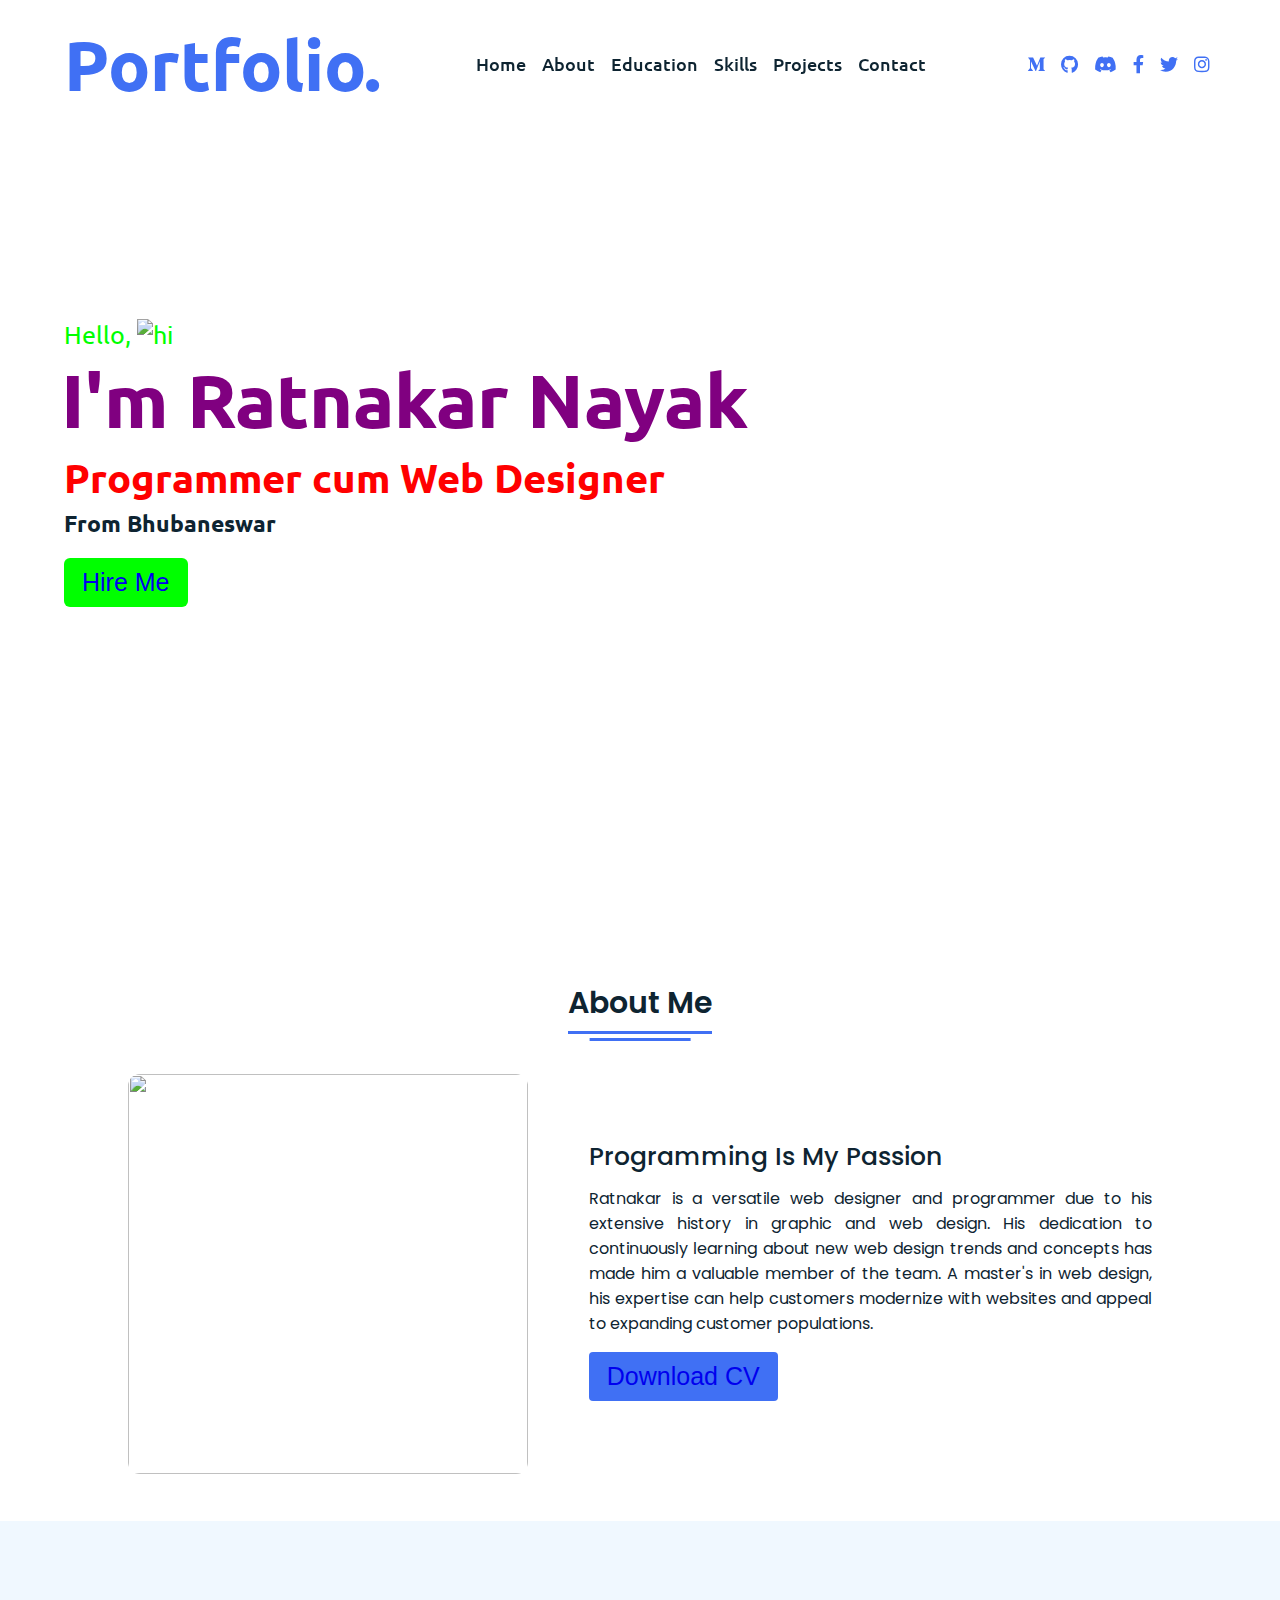
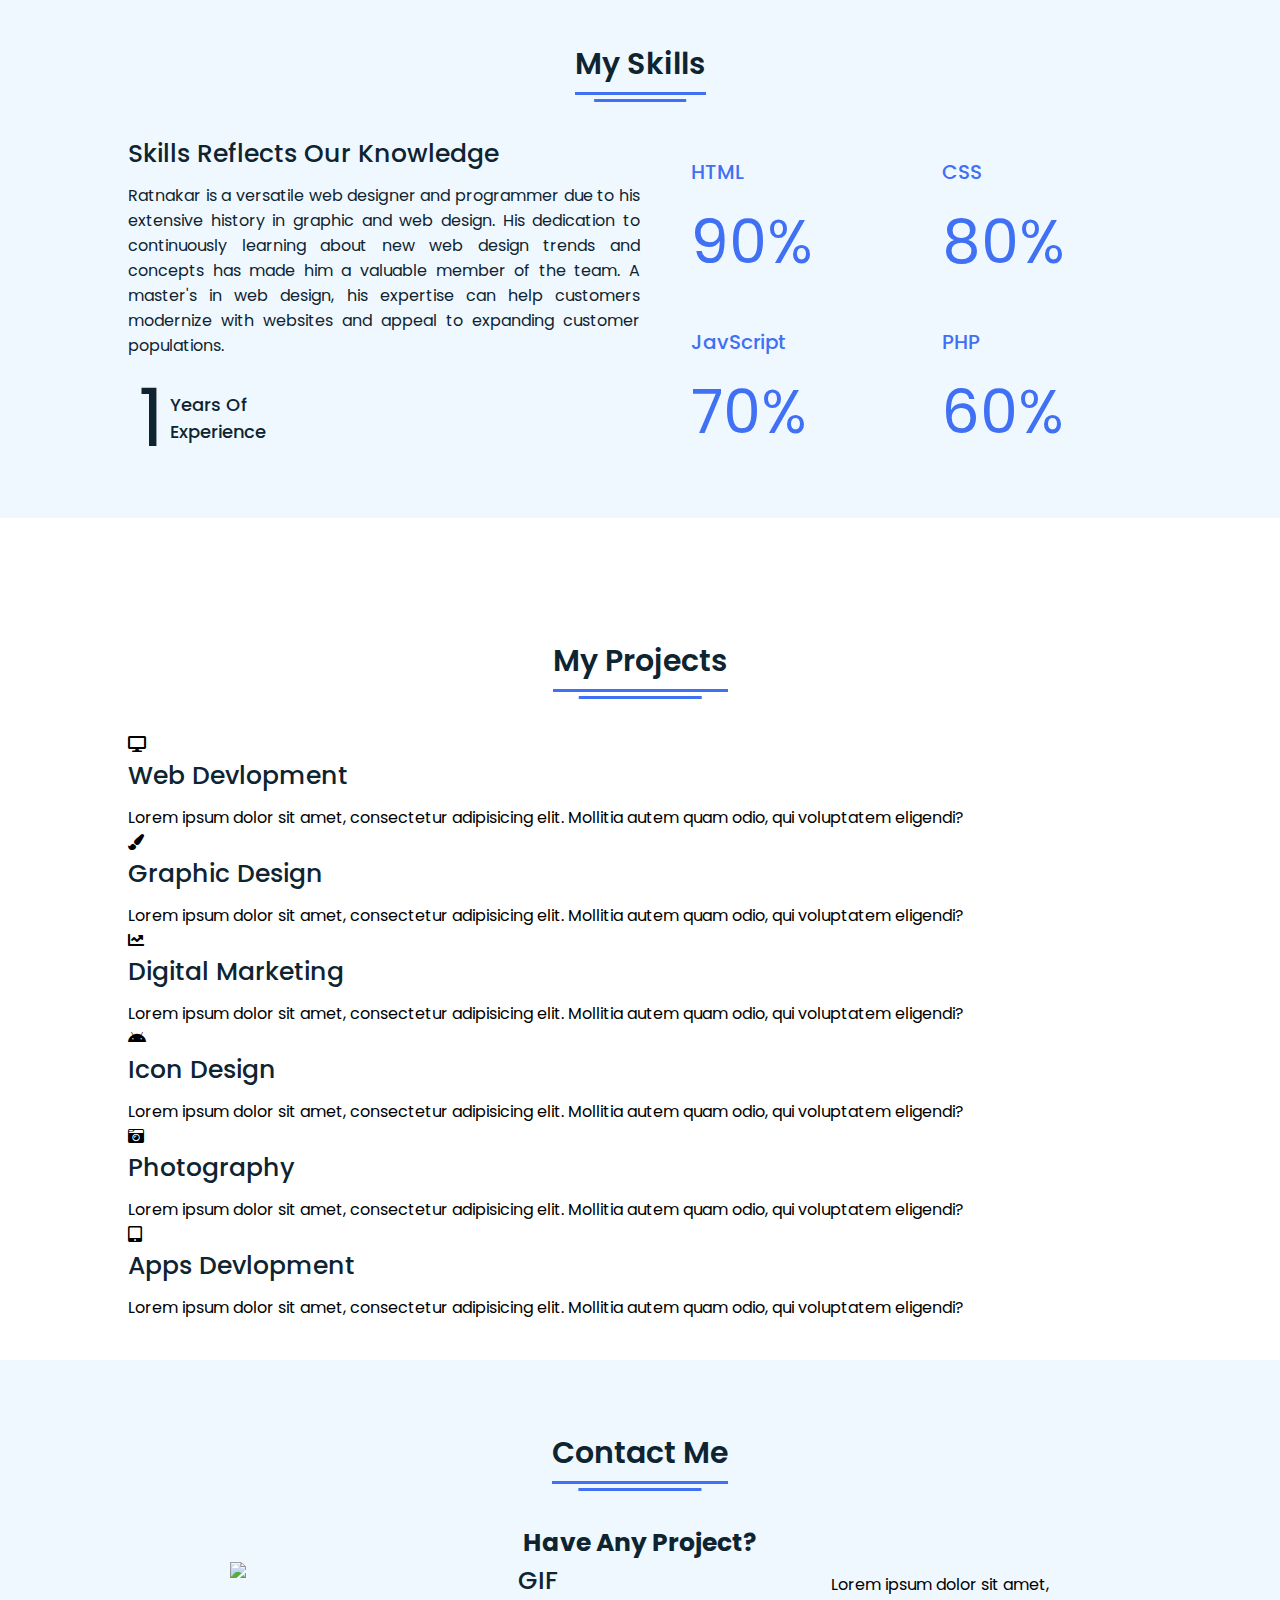
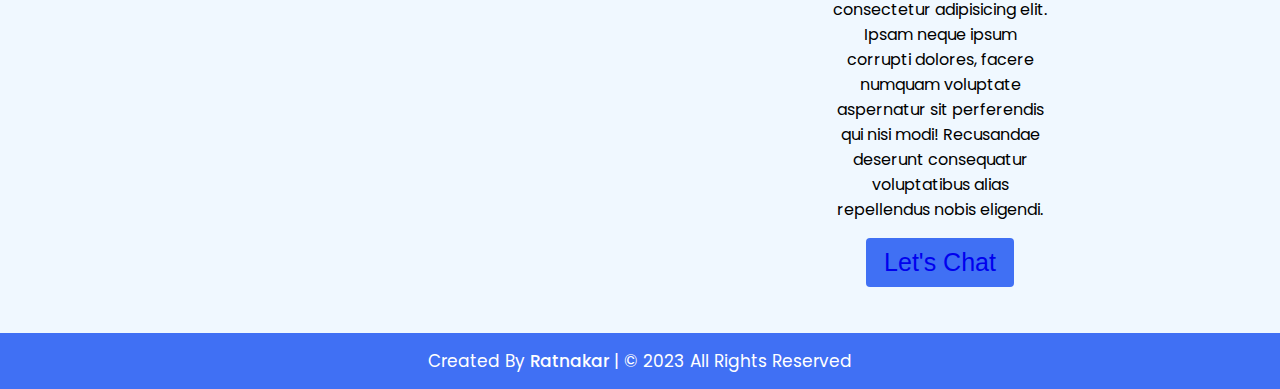
==== index.html @ b5b56d61 "Add files via upload" ====
<!DOCTYPE html>
<html lang="en" dir="ltr">
  <head>
    <meta charset="UTF-8">
    <title> Ratnakar's Portfolio</title>
    <link rel="stylesheet" href="style.css">
    <!-- Fontawesome CDN Link -->
    <link rel="stylesheet" href="https://cdnjs.cloudflare.com/ajax/libs/font-awesome/5.15.2/css/all.min.css"/>
     <meta name="viewport" content="width=device-width, initial-scale=1.0">
   </head>
<body>
  <!-- Move to up button -->
  <div class="scroll-button">
    <a href="#home"><i class="fas fa-arrow-up"></i></a>
  </div>
  <!-- navgaition menu -->
  <nav>
    <div class="navbar">
      <div class="logo"><a href="#"><h1>Portfolio.</h1></a></div>
      <ul class="menu">
          <li><a href="#home">Home</a></li>
          <li><a href="#about">About</a></li>
          <li><a href="#education">Education</a></li>
		  <li><a href="#skills">Skills</a></li>
          <li><a href="#projects">Projects</a></li>
          <li><a href="#contact">Contact</a></li>
          <div class="cancel-btn">
            <i class="fas fa-times"></i>
          </div>
      </ul>
      <div class="media-icons">
	  <a href="mailto:ratnakarn14@gmail.com"><i class="fab fa-medium-m"></i></a>
	  <a href="https://github.com/Ratnakar14"><i class="fab fa-github"></i></a>
	  <a href="#"><i class="fab fa-discord"></i></a>
        <a href="https://www.linkedin.com/in/ratnakar-nayak-897a61187/"><i class="fab fa-facebook-f"></i></a>
        <a href="#"><i class="fab fa-twitter"></i></a>
        <a href="https://instagram.com/mr.rkn0804"><i class="fab fa-instagram"></i></a>
      </div>
    </div>
    <div class="menu-btn">
      <i class="fas fa-bars"></i>
    </div>
  </nav>

<!-- Home Section Start -->
 <section class="home" id="home">
   <div class="home-content">
   
     <div class="text">
	
       <div class="text-one">Hello, <img src="https://user-images.githubusercontent.com/1303154/88677602-1635ba80-d120-11ea-84d8-d263ba5fc3c0.gif" width="28px" alt="hi"></div>
       <div class="text-two">I'm Ratnakar Nayak</div>
       <div class="text-three">Programmer cum Web Designer</div>
       <div class="text-four">From Bhubaneswar</div>
	   
     </div>
     <div class="button">
       <button><a href="https://github.com/Ratnakar14">Hire Me</a></button>
	   
     </div>

   </div>
 </section>
 

<!-- About Section Start -->
<section class="about" id="about">
  <div class="content">
    <div class="title"><span>About Me</span></div>
  <div class="about-details">
    <div class="left">
      <img src="images/about1.jpeg" alt="">
    </div>
    <div class="right">
      <div class="topic">Programming Is My Passion</div>
      <p>Ratnakar is a versatile web designer and programmer due to his extensive history in graphic and web design. His dedication to continuously learning about new web design trends and concepts has made him a valuable member of the team. A master's in web design, his expertise can help customers modernize with websites and appeal to expanding customer populations.</p>
      <div class="button">
        <button><a href="RKNtester.pdf">Download CV</a></button>
      </div>
    </div>
  </div>
  </div>
</section>

<!-- My Skill Section Start -->
<!-- Section Tag and Other Div will same where we need to put same CSS -->
<section class="skills" id="skills">
 <div class="content">
   <div class="title"><span>My Skills</span></div>
   <div class="skills-details">
     <div class="text">
       <div class="topic">Skills Reflects Our Knowledge</div>
       <p>Ratnakar is a versatile web designer and programmer due to his extensive history in graphic and web design. His dedication to continuously learning about new web design trends and concepts has made him a valuable member of the team. A master's in web design, his expertise can help customers modernize with websites and appeal to expanding customer populations.</p>
       <div class="experience">
         <div class="num">1</div>
         <div class="exp">Years Of <br> Experience</div>
       </div>
     </div>
     <div class="boxes">
       <div class="box">
         <div class="topic">HTML</div>
         <div class="per">90%</div>
       </div>
       <div class="box">
         <div class="topic">CSS</div>
         <div class="per">80%</div>
       </div>
       <div class="box">
         <div class="topic">JavScript</div>
         <div class="per">70%</div>
       </div>
       <div class="box">
         <div class="topic">PHP</div>
         <div class="per">60%</div>
       </div>
     </div>
   </div>
 </div>
</section>

<!-- My Projects Section Start -->
 <section class="projects" id="projects">
   <div class="content">
     <div class="title"><span>My Projects</span></div>
     <div class="boxes">
       <div class="box">
         <div class="icon">
           <i class="fas fa-desktop"></i>
       </div>
       <div class="topic">Web Devlopment</div>
       <p>Lorem ipsum dolor sit amet, consectetur adipisicing elit. Mollitia autem quam odio, qui voluptatem eligendi?</p>
     </div>
       <div class="box">
         <div class="icon">
           <i class="fas fa-paint-brush"></i>
       </div>
       <div class="topic">Graphic Design</div>
       <p>Lorem ipsum dolor sit amet, consectetur adipisicing elit. Mollitia autem quam odio, qui voluptatem eligendi?</p>
     </div>
       <div class="box">
         <div class="icon">
           <i class="fas fa-chart-line"></i>
       </div>
       <div class="topic">Digital Marketing</div>
       <p>Lorem ipsum dolor sit amet, consectetur adipisicing elit. Mollitia autem quam odio, qui voluptatem eligendi?</p>
     </div>
       <div class="box">
         <div class="icon">
           <i class="fab fa-android"></i>
       </div>
       <div class="topic">Icon Design</div>
       <p>Lorem ipsum dolor sit amet, consectetur adipisicing elit. Mollitia autem quam odio, qui voluptatem eligendi?</p>
     </div>
       <div class="box">
         <div class="icon">
           <i class="fas fa-camera-retro"></i>
       </div>
       <div class="topic">Photography</div>
       <p>Lorem ipsum dolor sit amet, consectetur adipisicing elit. Mollitia autem quam odio, qui voluptatem eligendi?</p>
     </div>
       <div class="box">
         <div class="icon">
           <i class="fas fa-tablet-alt"></i>
       </div>
       <div class="topic">Apps Devlopment</div>
       <p>Lorem ipsum dolor sit amet, consectetur adipisicing elit. Mollitia autem quam odio, qui voluptatem eligendi?</p>
     </div>
   </div>
   </div>
 </section>

<!-- Contact Me section Start -->
<section class="contact" id="contact">
  <div class="content">
    <div class="title"><span>Contact Me</span></div>
    <div class="text">
      <div class="topic"><b> Have Any Project?</b><img align="left" alt="GIF" src="https://cdn.dribbble.com/users/99875/screenshots/6577029/2019-06-03_paddle-ball.gif" width="600px" height="380px" /></div>
      <p>Lorem ipsum dolor sit amet, consectetur adipisicing elit. Ipsam neque ipsum corrupti dolores, facere numquam voluptate aspernatur sit perferendis qui nisi modi! Recusandae deserunt consequatur voluptatibus alias repellendus nobis eligendi.</p>
      <div class="button">
        <button><a href="contact.html">Let's Chat</a></button>
      </div>
    </div>
  </div>
</section>

<!-- Footer Section Start -->
<footer>
  <div class="text">
    <span>Created By <a href="#">Ratnakar</a> | &#169; 2023 All Rights Reserved</span>
  </div>
</footer>

  <script src="script.js"></script>
</body>
</html>
---- style.css ----
/* Google Font CDN Link */
@import url('https://fonts.googleapis.com/css2?family=Poppins:wght@400;500;600;700&family=Ubuntu:wght@400;500;700&display=swap');
*{
  margin: 0;
  padding: 0;
  box-sizing: border-box;
  text-decoration: none;
  scroll-behavior: smooth;
}

/* Custom Scroll Bar CSS */
::-webkit-scrollbar {
    width: 10px;
}
::-webkit-scrollbar-track {
    background: #f1f1f1;
}
::-webkit-scrollbar-thumb {
    background: #6e93f7;
    border-radius: 12px;
    transition: all 0.3s ease;
}

::-webkit-scrollbar-thumb:hover {
    background: #4070f4;
}
/* navbar styling */
nav{
  position: fixed;
  width: 100%;
  padding: 20px 0;
  z-index: 998;
  transition: all 0.3s ease;
  font-family: 'Ubuntu', sans-serif;
}
nav.sticky{
  background: #4070f4;
  padding: 13px 0;
}
nav .navbar{
  width: 90%;
  display: flex;
  justify-content: space-between;
  align-items: center;
  margin: auto;
}
nav .navbar .logo a{
  font-weight: 500;
  font-size: 35px;
  color: #4070f4;
}
nav.sticky .navbar .logo a{
  color: #fff;
}
nav .navbar .menu{
  display: flex;
  position: relative;
}
nav .navbar .menu li{
  list-style: none;
  margin: 0 8px;
}
.navbar .menu a{
  font-size: 18px;
  font-weight: 500;
  color: #0E2431;
  padding: 6px 0;
  transition: all 0.4s ease;
}
.navbar .menu a:hover{
  color: #4070f4;
}
nav.sticky .menu a{
  color: #FFF;
}
nav.sticky .menu a:hover{
  color: #0E2431;
}
.navbar .media-icons a{
  color: #4070f4;
  font-size: 18px;
  margin: 0 6px;
}
nav.sticky .media-icons a{
  color: #FFF;
}

/* Side Navigation Menu Button CSS */
nav .menu-btn,
.navbar .menu .cancel-btn{
  position: absolute;
  color: #fff;
  right: 30px;
  top: 20px;
  font-size: 20px;
  cursor: pointer;
  transition: all 0.3s ease;
  display: none;
}
nav .menu-btn{
  color: #4070f4;
}
nav.sticky .menu-btn{
  color: #FFF;
}
.navbar .menu .menu-btn{
  color: #fff;
}

/* home section styling */
.home{
  height: 100vh;
  width: 100%;
  background: url("images/rkn9.png") no-repeat;
  //background: url("images/3239444.jpg") no-repeat;
  background-size: cover;
  background-position: center;
  background-attachment: fixed;
  font-family: 'Ubuntu', sans-serif;
}
.home .home-content{
  width: 90%;
  height: 100%;
  margin: auto;
  display: flex;
  flex-direction: column;
  justify-content: center;
  position: center;
}
.home .text-one{
  font-size: 25px;
  color: #00ff00;
  position: center;
}
.home .text-two{
  color:purple;
  font-size: 75px;
  font-weight: 600;
  margin-left: -3px;
}
.home .text-three{
  font-size: 40px;
   font-weight: 600;
  margin: 5px 0;
  color:red;
}
.home .text-four{
  font-size: 23px;
   font-weight: 600;
  margin: 5px 0;
  color: #0E2431;
}
.home .button{
  margin: 14px 0;
}
.home .button button{
  outline: none;
  padding: 8px 16px;
  border-radius: 6px;
  font-size: 25px;
  font-weight: 400;
  background:#00ff00;
  color: #fff;
  cursor: pointer;
  border: 2px solid transparent;
  transition: all 0.4s ease;
}
.home .button button:hover{
  border-color: #4070f4;
  background-color: #fff;
  color: #4070f4;
}

/* About Section Styling */
/* Those Elements Where We Have Apply Same CSS,
 I'm Selecting Directly 'Section Tag' and 'Class'  */
section{
  padding-top: 40px;
}
section .content{
  width: 80%;
  margin: 40px auto;
  font-family: 'Poppins', sans-serif;
}
.about .about-details{
  display: flex;
  justify-content: space-between;
  align-items: center;
}
section .title{
  display: flex;
  justify-content: center;
  margin-bottom: 40px;
}
section .title span{
  color: #0E2431;
  font-size: 30px;
  font-weight: 600;
  position: relative;
  padding-bottom: 8px;
}
section .title span::before,
section .title span::after{
  content: '';
  position: absolute;
  height: 3px;
  width: 100%;
  background: #4070f4;
  left: 0;
  bottom: 0;
}
section .title span::after{
  bottom: -7px;
  width: 70%;
  left: 50%;
  transform: translateX(-50%);
}
.about .about-details .left{
  width: 45%;
}
.about .left img{
  height: 400px;
  width: 400px;
  object-fit: cover;
  border-radius: 12px;
}
.about-details .right{
  width: 55%;
}
section  .topic{
  color: #0E2431;
  font-size: 25px;
  font-weight: 500;
  margin-bottom: 10px;
}
.about-details .right p{
  text-align: justify;
  color: #0E2431;
}
section .button{
  margin: 16px 0;
}
section .button button{
  outline: none;
  padding: 8px 16px;
  border-radius: 4px;
  font-size: 25px;
  font-weight: 400;
  background: #4070f4;
  color: #fff;
  border: 2px solid transparent;
  cursor: pointer;
  transition: all 0.4s ease;
}
section .button button:hover{
  border-color: #4070f4;
  background-color: #fff;
  color: #4070f4;
}

 /* My Skills CSS */
 .skills{
   background: #F0F8FF;
 }
 .skills .content{
   padding: 40px 0;
 }
 .skills .skills-details{
   display: flex;
   justify-content: space-between;
   align-items: center;
 }
 .skills-details .text{
   width: 50%;
 }
 .skills-details p{
   color: #0E2431;
   text-align: justify;
 }
.skills .skills-details .experience{
  display: flex;
  align-items: center;
  margin: 0 10px;
}
.skills-details .experience .num{
  color: #0E2431;
  font-size: 80px;
}
.skills-details .experience .exp{
  color: #0E2431;
  margin-left: 20px;
  font-size: 18px;
  font-weight: 500;
  margin: 0 6px;
}
.skills-details .boxes{
  width: 45%;
  display: flex;
  flex-wrap: wrap;
  justify-content: space-between;
}
.skills-details .box{
  width: calc(100% / 2 - 20px);
  margin: 20px 0;
}
.skills-details .boxes .topic{
  font-size: 20px;
  color: #4070f4;
}
.skills-details .boxes .per{
  font-size: 60px;
  color: #4070f4;
}

/* My Services CSS */
.services .boxes{
  display: flex;
  flex-wrap: wrap;
  justify-content: space-between;
}
.services .boxes .box{
  margin: 20px 0;
  width: calc(100% / 3 - 20px);
  text-align: center;
  border-radius: 12px;
  padding: 30px 10px;
  box-shadow: 0 5px 10px rgba(0, 0, 0, 0.12);
  cursor: default;
  transition: all 0.4s ease;
}
.services .boxes .box:hover{
  background: #4070f4;
  color: #fff;
}
.services .boxes .box .icon{
  height: 50px;
  width: 50px;
  background: #4070f4;
  border-radius: 50%;
  text-align: center;
  line-height: 50px;
  font-size: 18px;
  color: #fff;
  margin: 0 auto 10px auto;
  transition: all 0.4s ease;
}
.boxes .box:hover .icon{
  background-color: #fff;
  color: #4070f4;
}
.services .boxes .box:hover .topic,
.services .boxes .box:hover p{
  color: #0E2431;
  transition: all 0.4s ease;
}
.services .boxes .box:hover .topic,
.services .boxes .box:hover p{
  color: #fff;
}
/* Contact Me CSS */
.contact{
  background: #F0F8FF;
}
.contact .content{
  margin: 0 auto;
  padding: 30px 0;
}
.contact .text{
  width: 80%;
  text-align: center;
  margin: auto;
}

/* Footer CSS */
footer{
  background: #4070f4;
  padding: 15px 0;
  text-align: center;
  font-family: 'Poppins', sans-serif;
}
footer .text span{
  font-size: 17px;
  font-weight: 400;
  color: #fff;
}
footer .text span a{
  font-weight: 500;
  color: #FFF;
}
footer .text span a:hover{
  text-decoration: underline;
}
/* Scroll TO Top Button CSS */
.scroll-button a{
  position: fixed;
  bottom: 20px;
  right: 20px;
  color: #fff;
  background: #4070f4;
  padding: 7px 12px;;
  font-size: 18px;
  border-radius: 6px;
  box-shadow: rgba(0, 0, 0, 0.15);
  display: none;
}

/* Responsive Media Query */
@media (max-width: 1190px) {
  section .content{
    width: 85%;
  }
}
@media (max-width: 1000px) {
  .about .about-details{
    justify-content: center;
    flex-direction: column;
  }
  .about .about-details .left{
    display: flex;
    justify-content: center;
    width: 100%;
  }
  .about-details .right{
    width: 90%;
    margin: 40px 0;
  }
  .services .boxes .box{
    margin: 20px 0;
    width: calc(100% / 2 - 20px);
  }
}
@media (max-width: 900px) {
  .about .left img{
    height: 350px;
    width: 350px;
  }
}

@media (max-width: 750px) {
  nav .navbar{
    width: 90%;
  }
  nav .navbar .menu{
    position: fixed;
    left: -100%;
    top: 0;
    background: #0E2431;
    height: 100vh;
    max-width: 400px;
    width: 100%;
    padding-top: 60px;
    flex-direction: column;
    align-items: center;
    transition: all 0.5s ease;
  }
  .navbar.active .menu{
    left: 0;
  }
  nav .navbar .menu a{
    font-size: 23px;
    display: block;
    color: #fff;
    margin: 10px 0;
  }
  nav.sticky .menu a:hover{
    color: #4070f4;
  }
  nav .navbar .media-icons{
    display: none;
  }
  nav .menu-btn,
  .navbar .menu .cancel-btn{
    display: block;
  }
  .home .text-two{
    font-size: 65px;
  }
  .home .text-three{
    font-size: 35px;
  }
  .skills .skills-details{
    align-items: center;
    justify-content: center;
    flex-direction: column;
  }
  .skills-details .text{
    width: 100%;
    margin-bottom: 50px;
  }
  .skills-details .boxes{
    justify-content: center;
    align-items: center;
    width: 100%;
  }
  .services .boxes .box{
    margin: 20px 0;
    width: 100%;
  }
  .contact .text{
    width: 100%;
}
}

@media (max-width: 500px){
  .home .text-two{
    font-size: 55px;
  }
  .home .text-three{
    font-size: 33px;
  }
  .skills-details .boxes .per{
    font-size: 50px;
    color: #4070f4;
  }
}
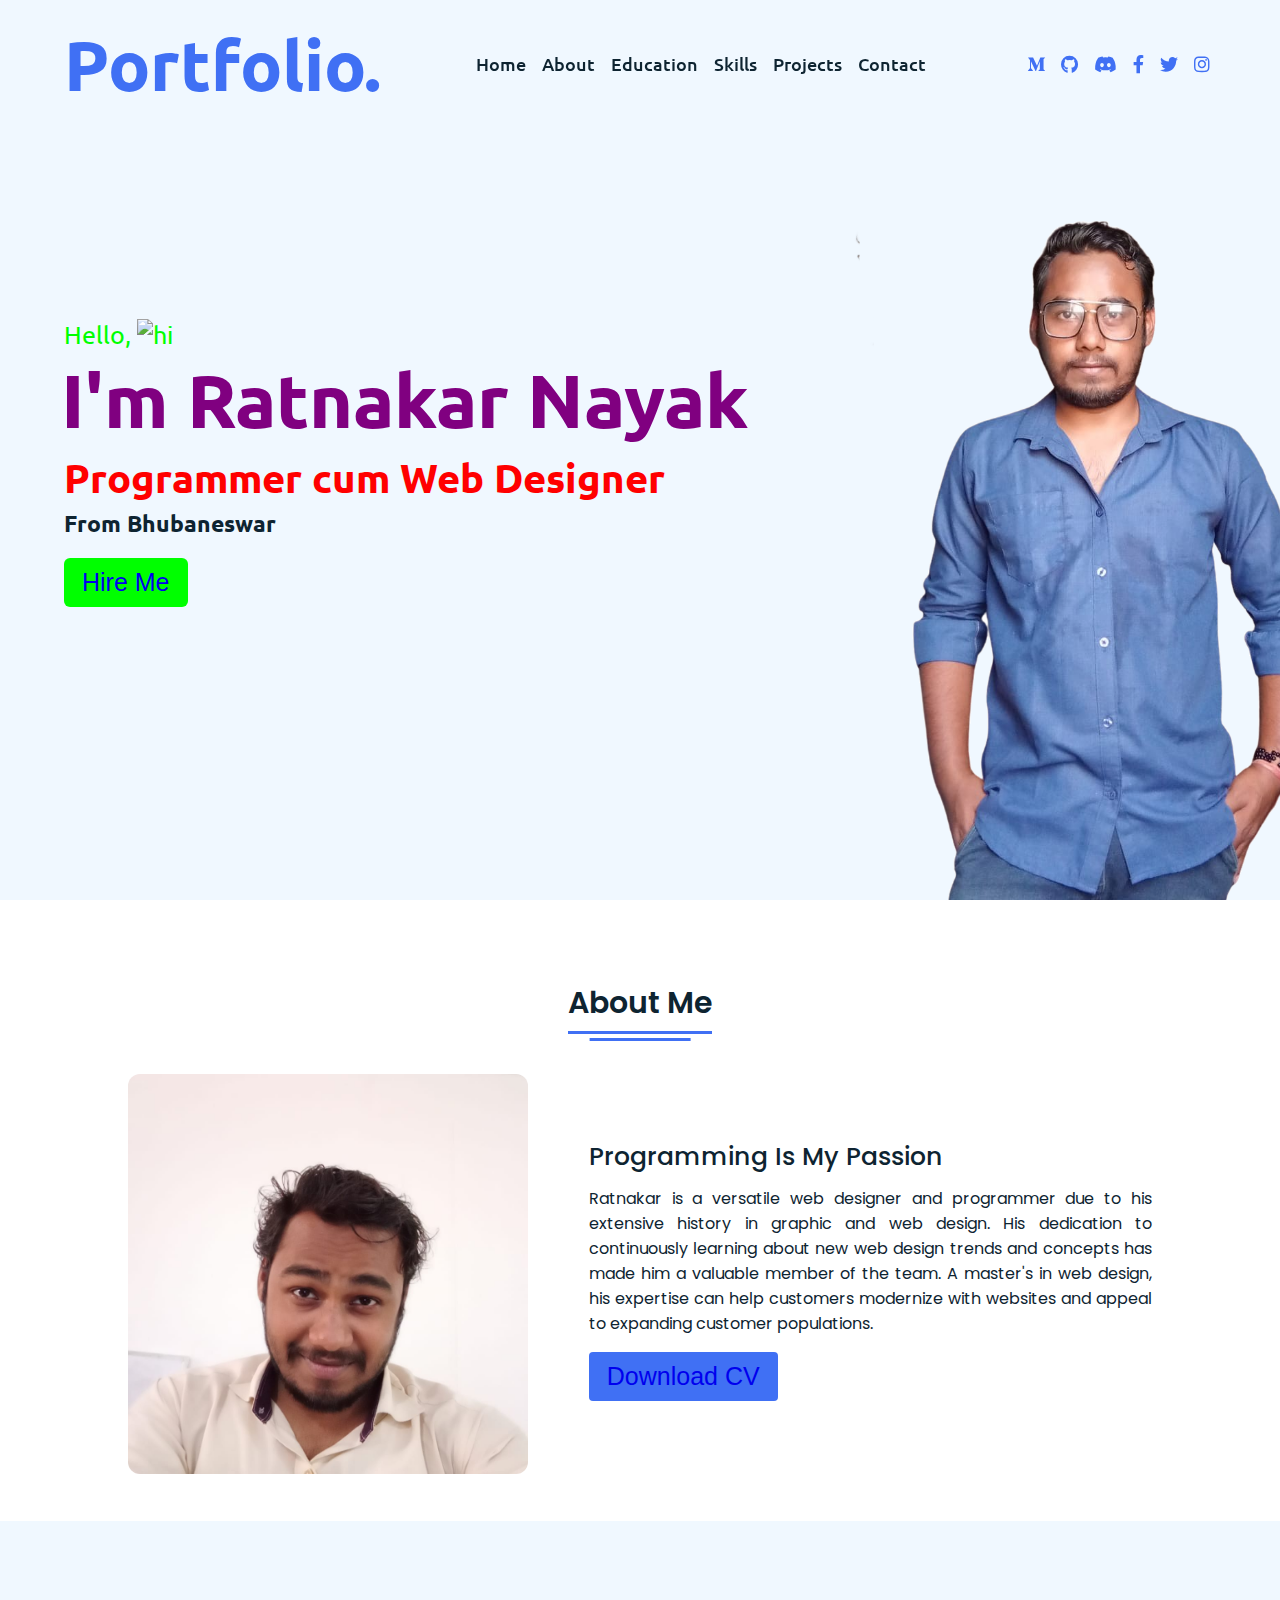
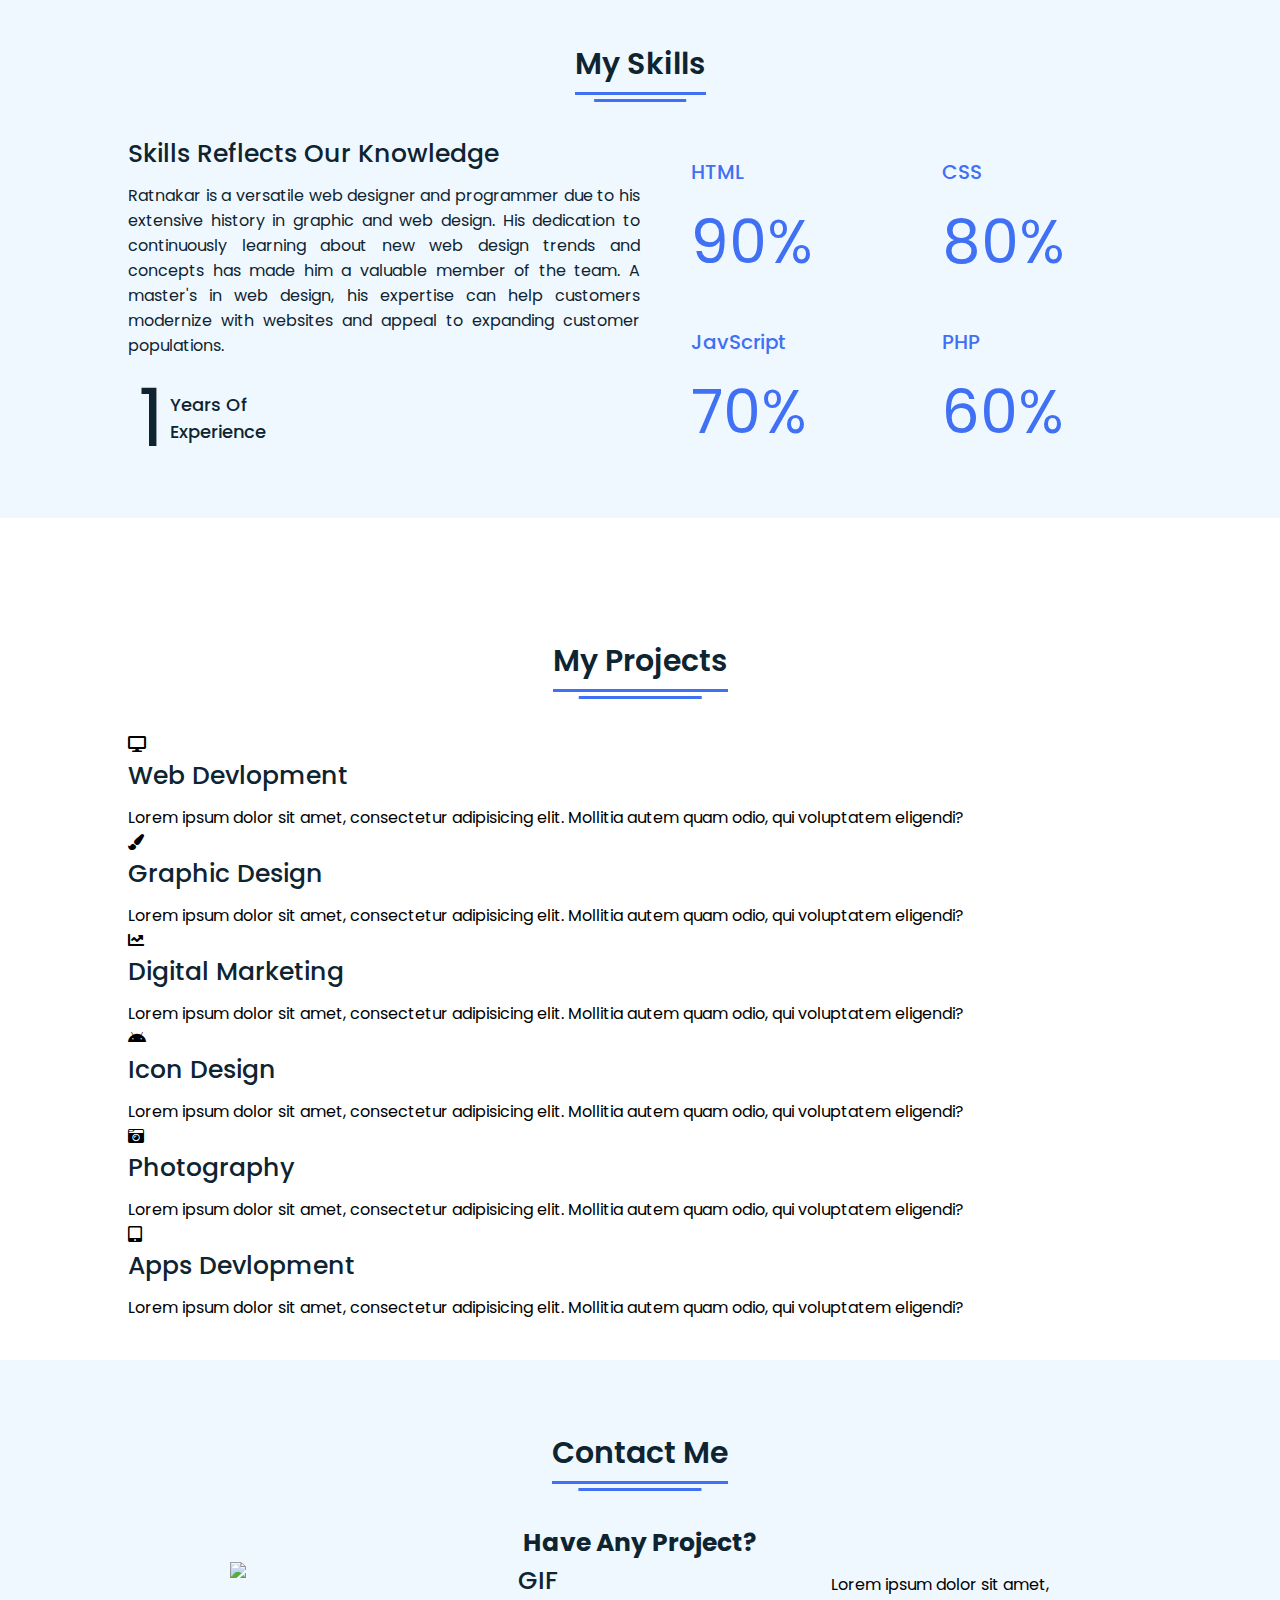
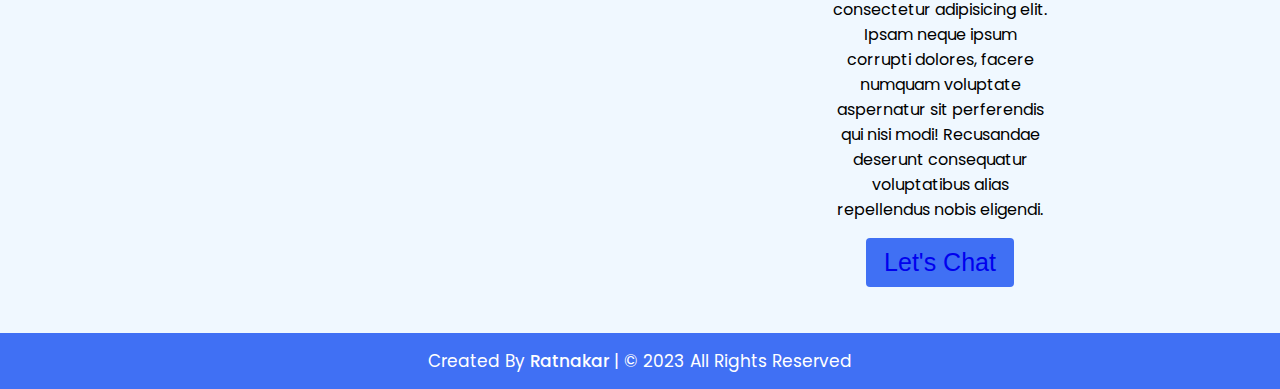
==== commit 027a50da: "Update index.html" ====
--- a/index.html
+++ b/index.html
@@ -69,7 +69,7 @@
     <div class="title"><span>About Me</span></div>
   <div class="about-details">
     <div class="left">
-      <img src="images/about1.jpeg" alt="">
+      <img src="about1.jpeg" alt="">
     </div>
     <div class="right">
       <div class="topic">Programming Is My Passion</div>
--- a/style.css
+++ b/style.css
@@ -111,8 +111,7 @@
 .home{
   height: 100vh;
   width: 100%;
-  background: url("images/rkn9.png") no-repeat;
-  //background: url("images/3239444.jpg") no-repeat;
+  background: url("rkn9.png") no-repeat;
   background-size: cover;
   background-position: center;
   background-attachment: fixed;
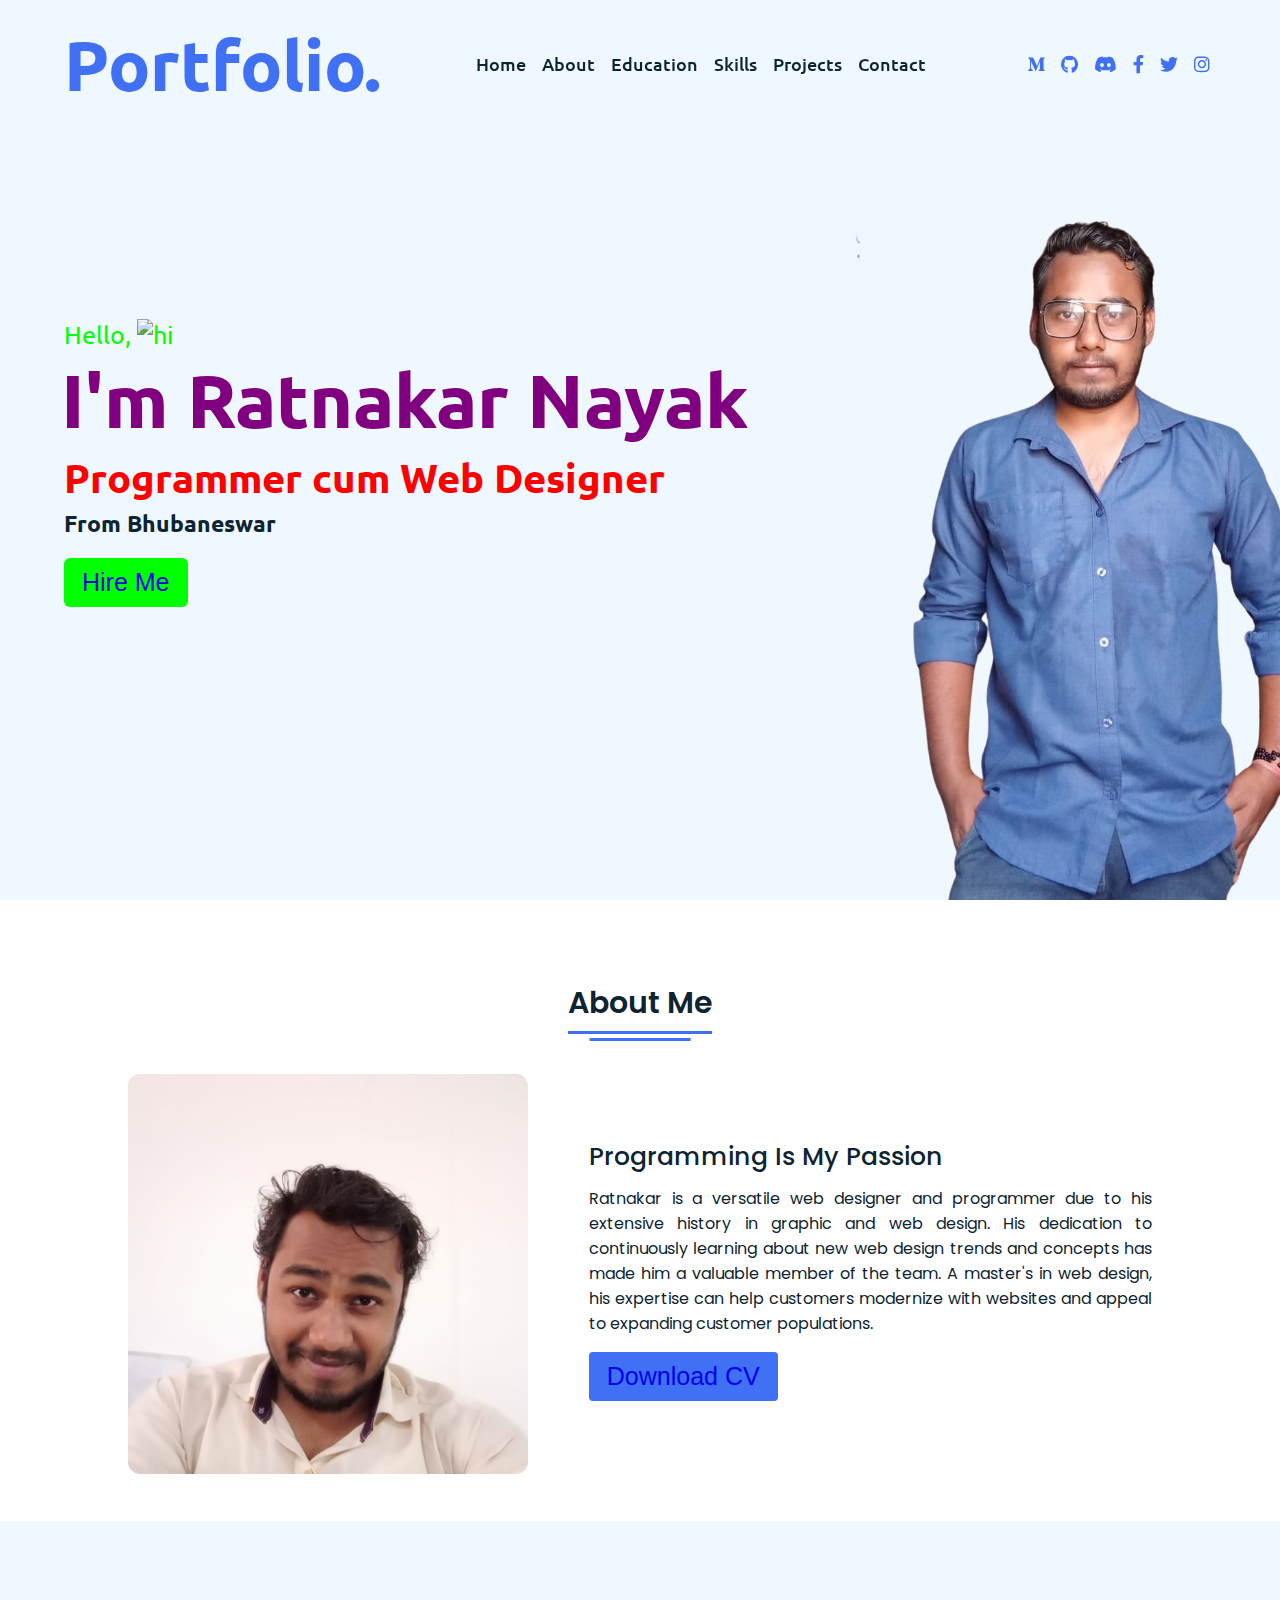
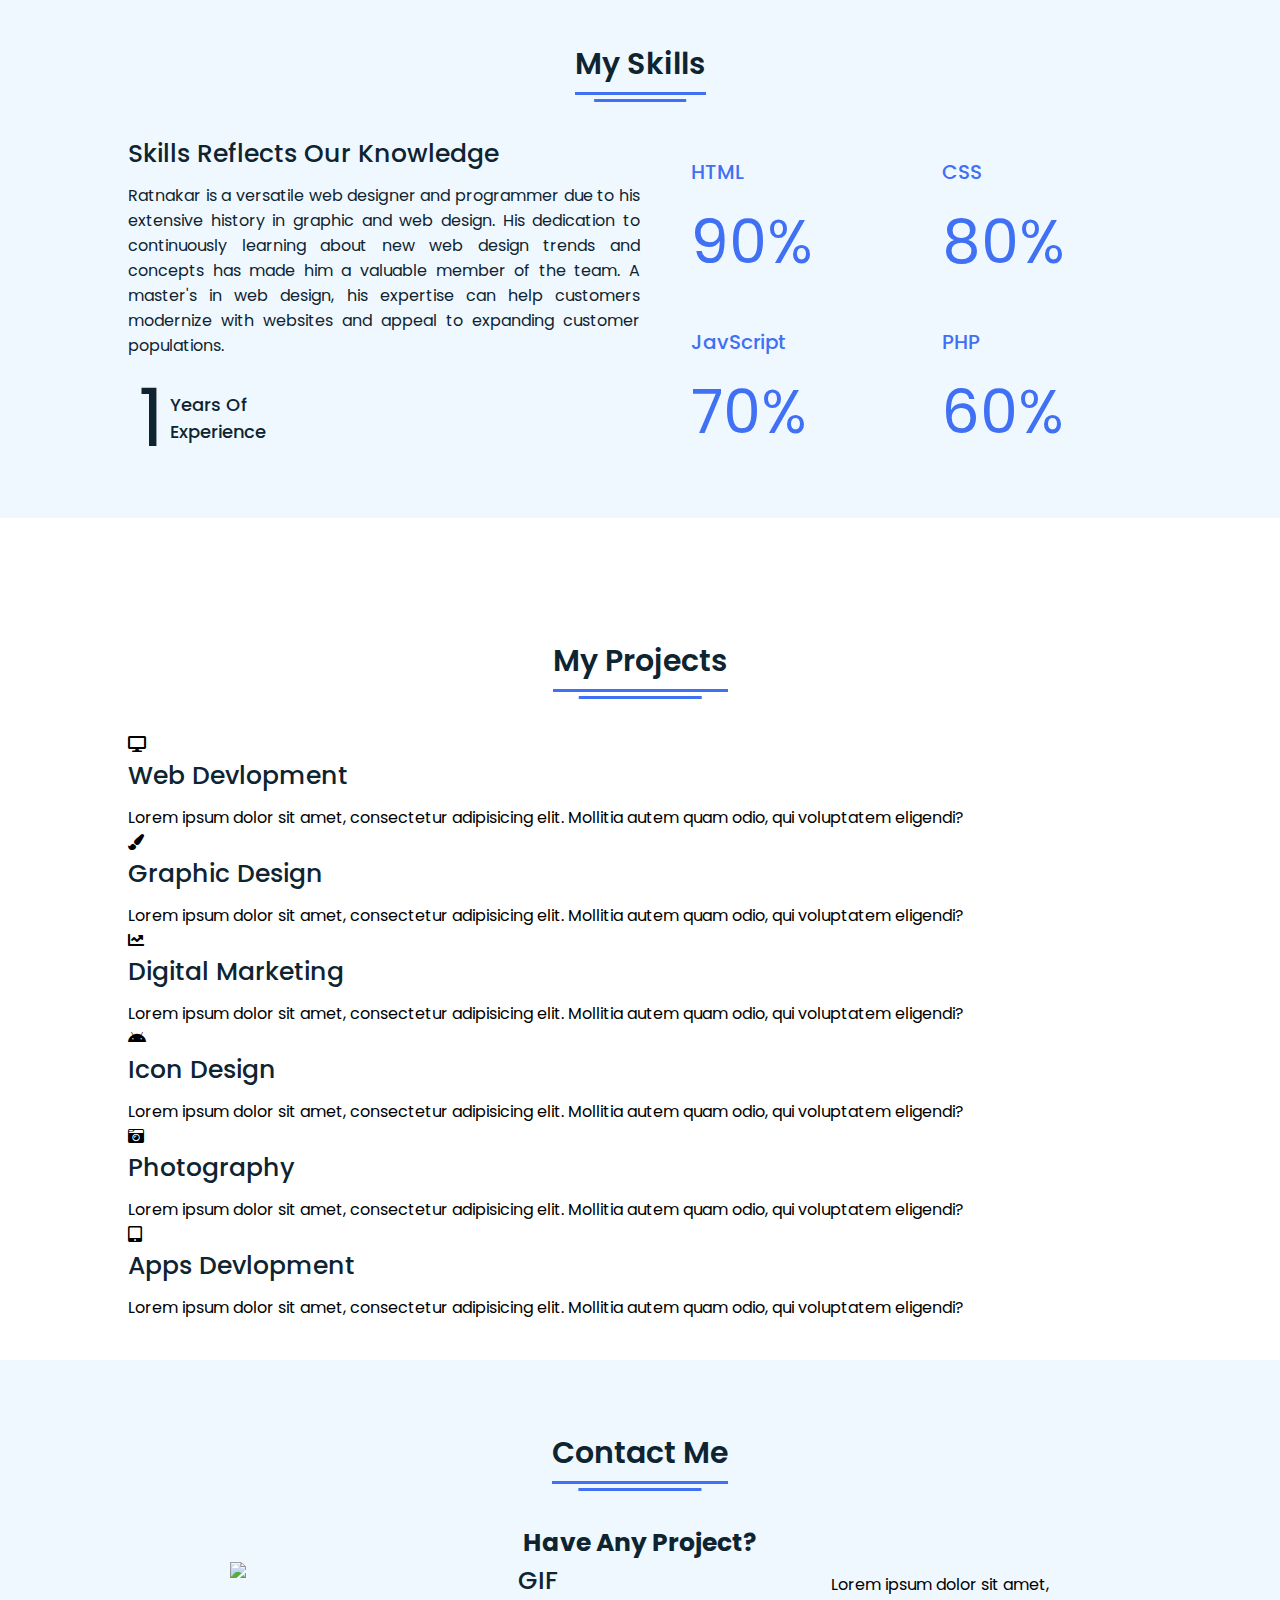
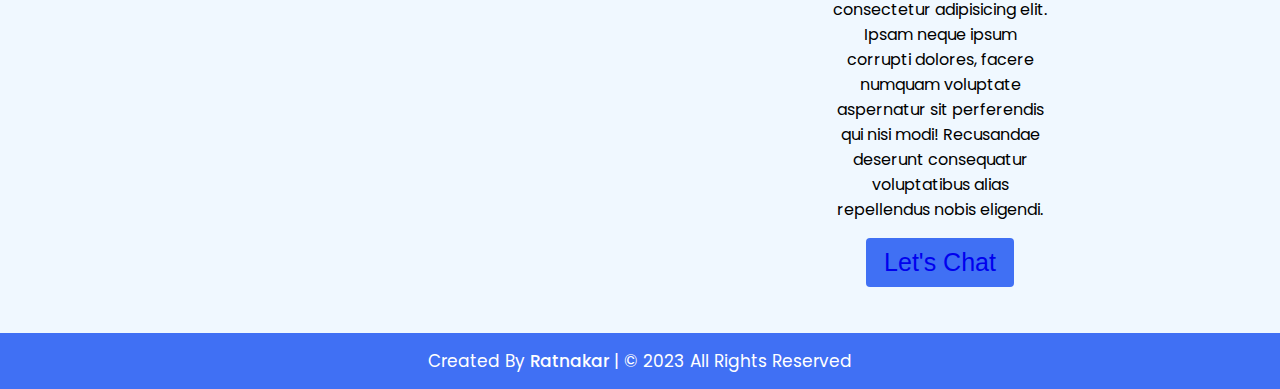
==== commit dc385ee9: "Update index.html" ====
--- a/index.html
+++ b/index.html
@@ -69,7 +69,7 @@
     <div class="title"><span>About Me</span></div>
   <div class="about-details">
     <div class="left">
-      <img src="about1.jpeg" alt="">
+      <img src="about1.jpg" alt="">
     </div>
     <div class="right">
       <div class="topic">Programming Is My Passion</div>
--- a/style.css
+++ b/style.css
@@ -111,7 +111,7 @@
 .home{
   height: 100vh;
   width: 100%;
-  background: url("rkn9.png") no-repeat;
+  background: url("rkn9.jpg") no-repeat;
   background-size: cover;
   background-position: center;
   background-attachment: fixed;
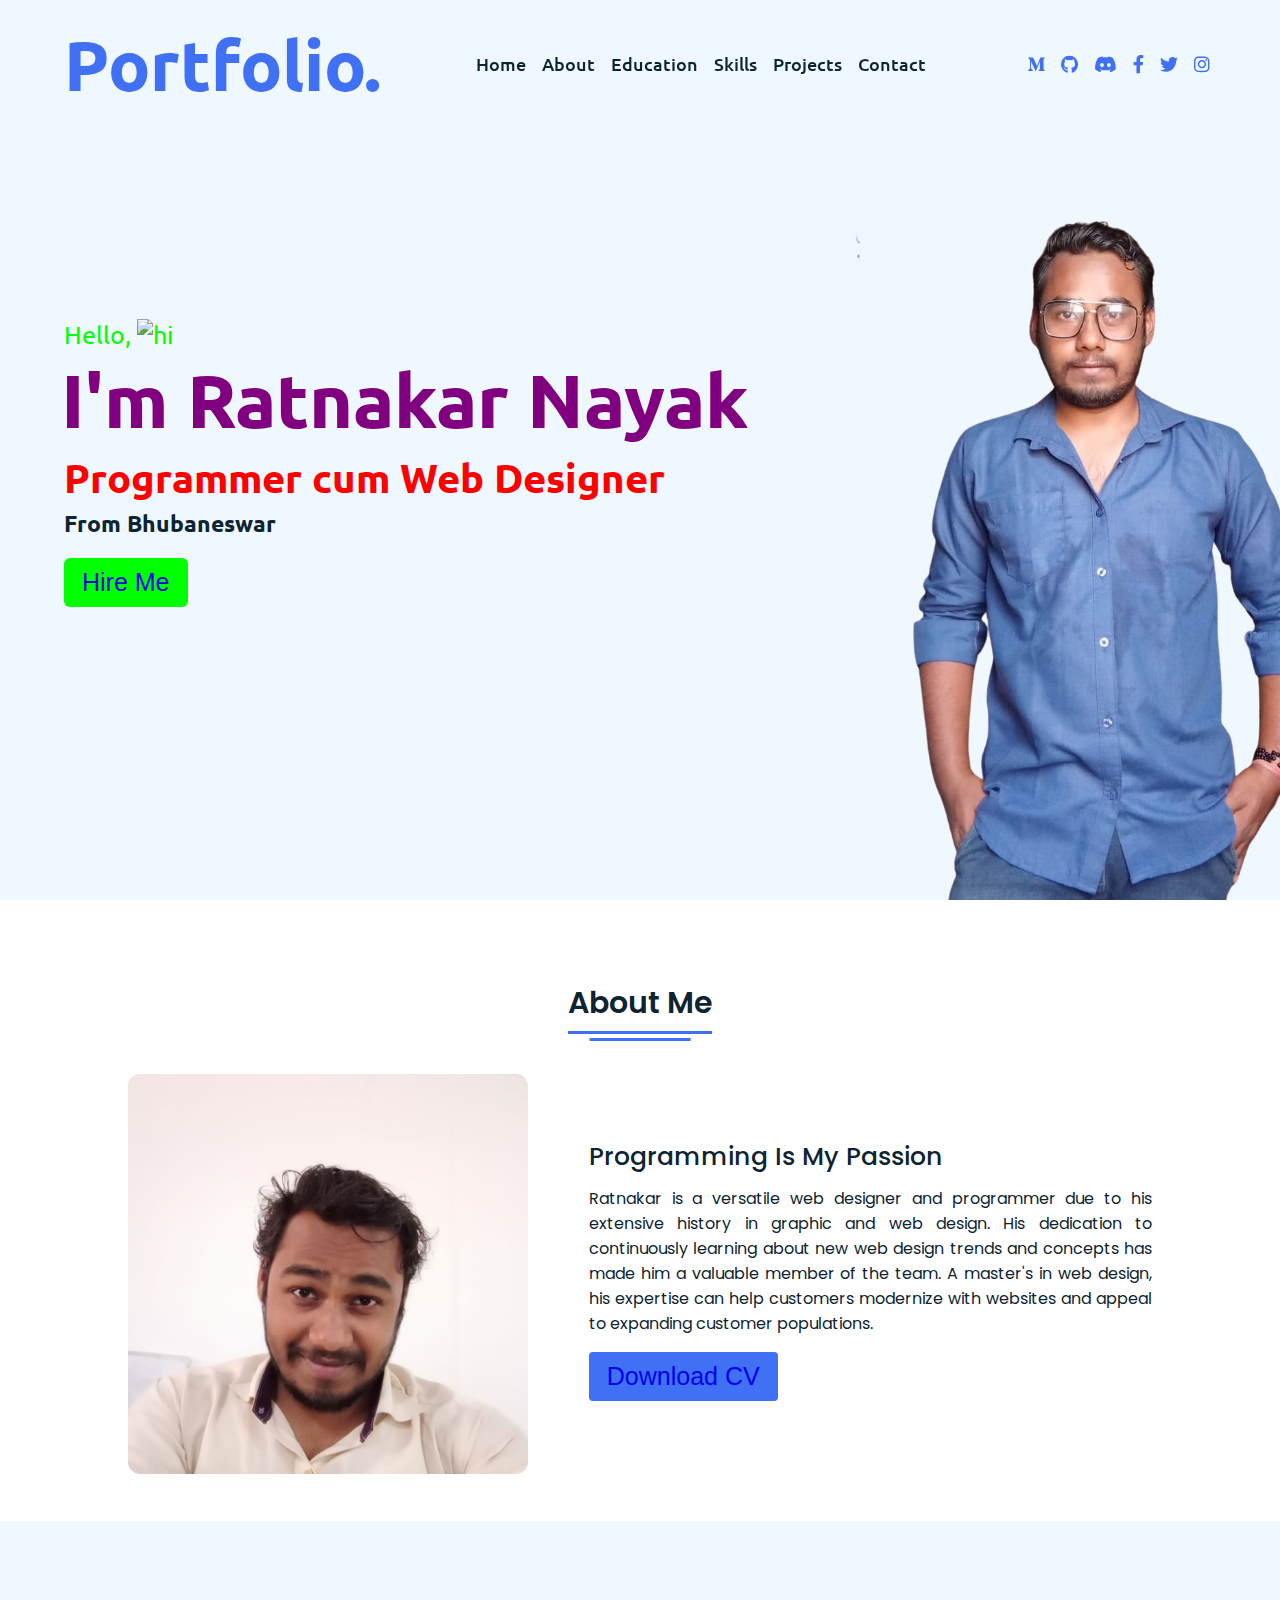
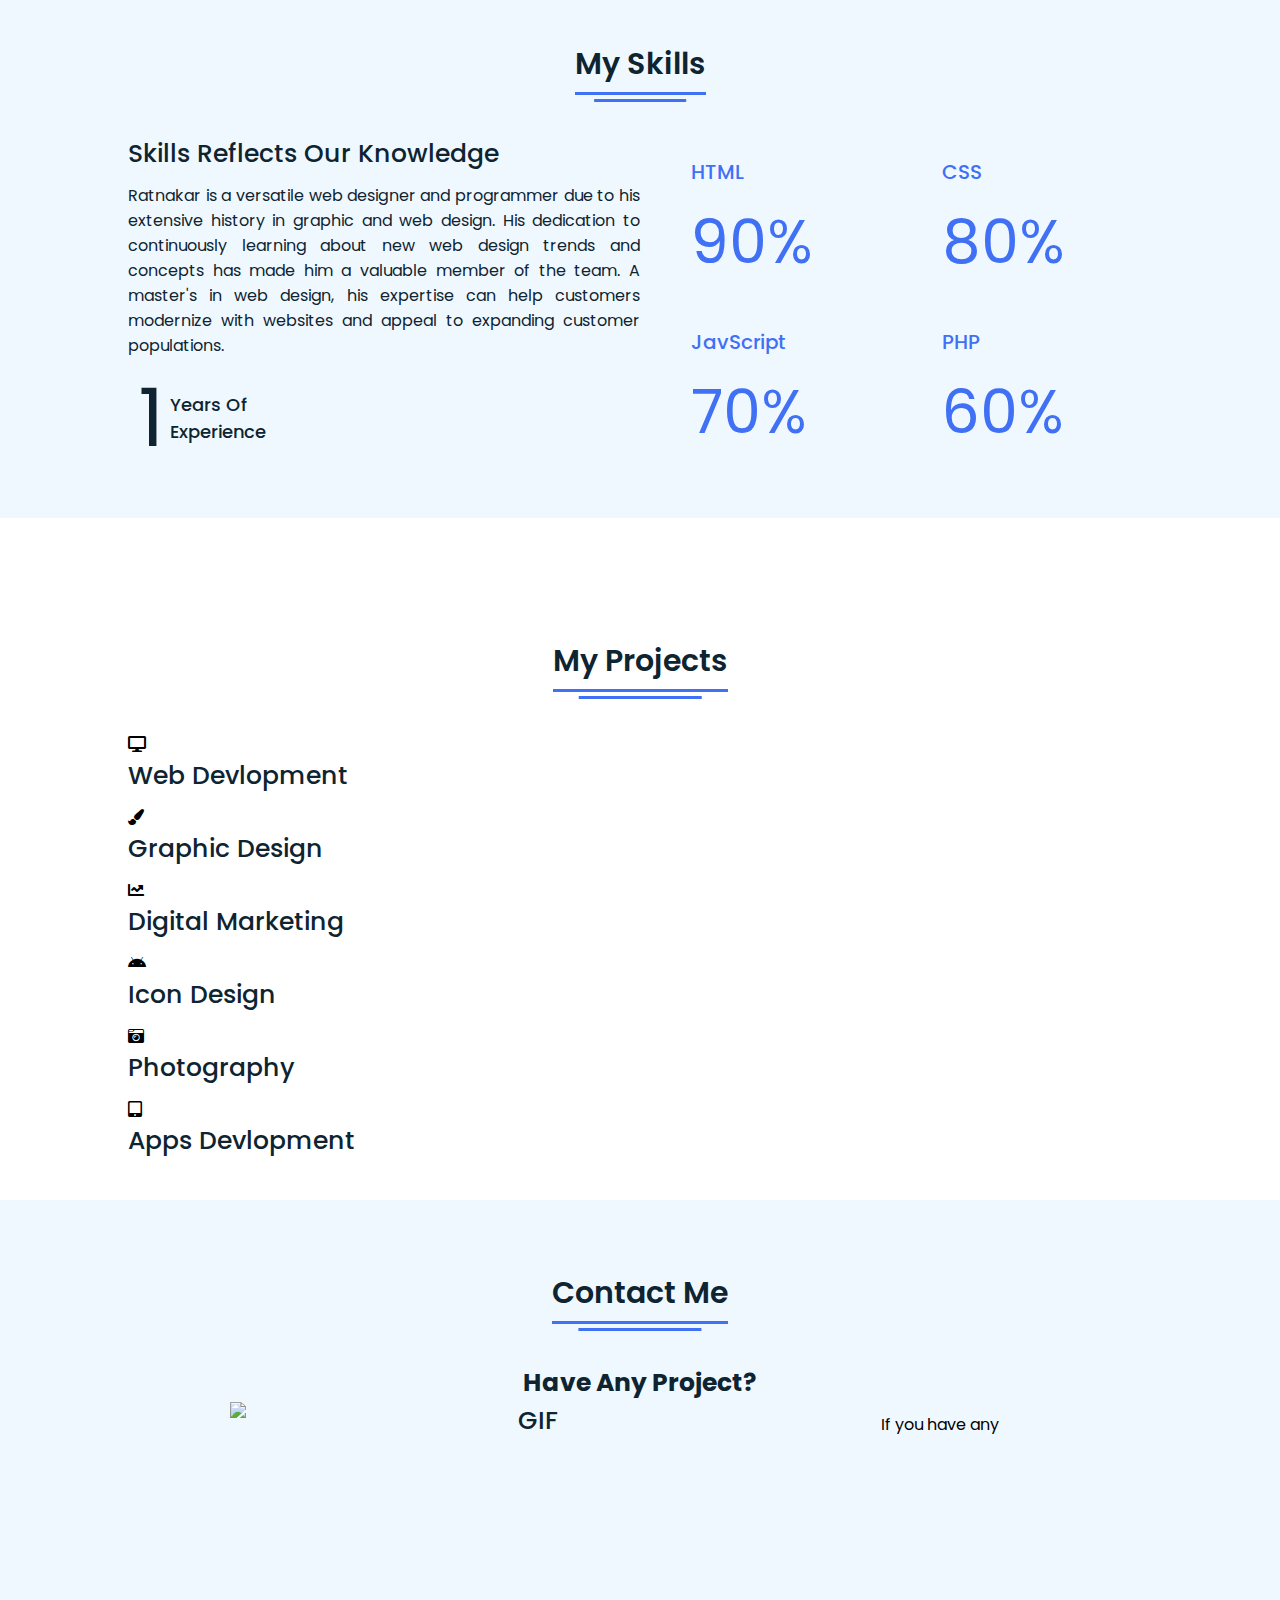
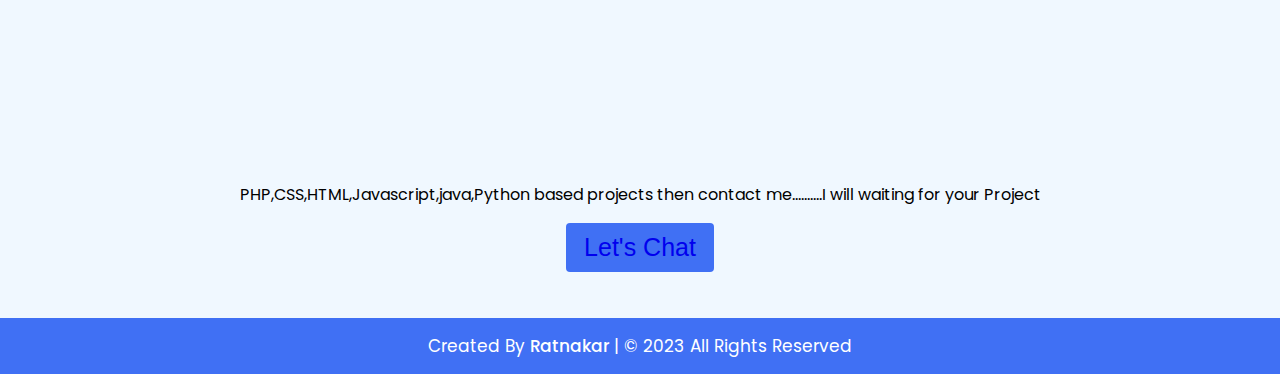
==== commit 745521a2: "Update index.html" ====
--- a/index.html
+++ b/index.html
@@ -128,42 +128,42 @@
            <i class="fas fa-desktop"></i>
        </div>
        <div class="topic">Web Devlopment</div>
-       <p>Lorem ipsum dolor sit amet, consectetur adipisicing elit. Mollitia autem quam odio, qui voluptatem eligendi?</p>
+       <p></p>
      </div>
        <div class="box">
          <div class="icon">
            <i class="fas fa-paint-brush"></i>
        </div>
        <div class="topic">Graphic Design</div>
-       <p>Lorem ipsum dolor sit amet, consectetur adipisicing elit. Mollitia autem quam odio, qui voluptatem eligendi?</p>
+       <p></p>
      </div>
        <div class="box">
          <div class="icon">
            <i class="fas fa-chart-line"></i>
        </div>
        <div class="topic">Digital Marketing</div>
-       <p>Lorem ipsum dolor sit amet, consectetur adipisicing elit. Mollitia autem quam odio, qui voluptatem eligendi?</p>
+       <p></p>
      </div>
        <div class="box">
          <div class="icon">
            <i class="fab fa-android"></i>
        </div>
        <div class="topic">Icon Design</div>
-       <p>Lorem ipsum dolor sit amet, consectetur adipisicing elit. Mollitia autem quam odio, qui voluptatem eligendi?</p>
+       <p></p>
      </div>
        <div class="box">
          <div class="icon">
            <i class="fas fa-camera-retro"></i>
        </div>
        <div class="topic">Photography</div>
-       <p>Lorem ipsum dolor sit amet, consectetur adipisicing elit. Mollitia autem quam odio, qui voluptatem eligendi?</p>
+       <p></p>
      </div>
        <div class="box">
          <div class="icon">
            <i class="fas fa-tablet-alt"></i>
        </div>
        <div class="topic">Apps Devlopment</div>
-       <p>Lorem ipsum dolor sit amet, consectetur adipisicing elit. Mollitia autem quam odio, qui voluptatem eligendi?</p>
+       <p></p>
      </div>
    </div>
    </div>
@@ -175,7 +175,7 @@
     <div class="title"><span>Contact Me</span></div>
     <div class="text">
       <div class="topic"><b> Have Any Project?</b><img align="left" alt="GIF" src="https://cdn.dribbble.com/users/99875/screenshots/6577029/2019-06-03_paddle-ball.gif" width="600px" height="380px" /></div>
-      <p>Lorem ipsum dolor sit amet, consectetur adipisicing elit. Ipsam neque ipsum corrupti dolores, facere numquam voluptate aspernatur sit perferendis qui nisi modi! Recusandae deserunt consequatur voluptatibus alias repellendus nobis eligendi.</p>
+      <p>If you have any  PHP,CSS,HTML,Javascript,java,Python based projects then contact me..........I will waiting for your Project</p>
       <div class="button">
         <button><a href="contact.html">Let's Chat</a></button>
       </div>
